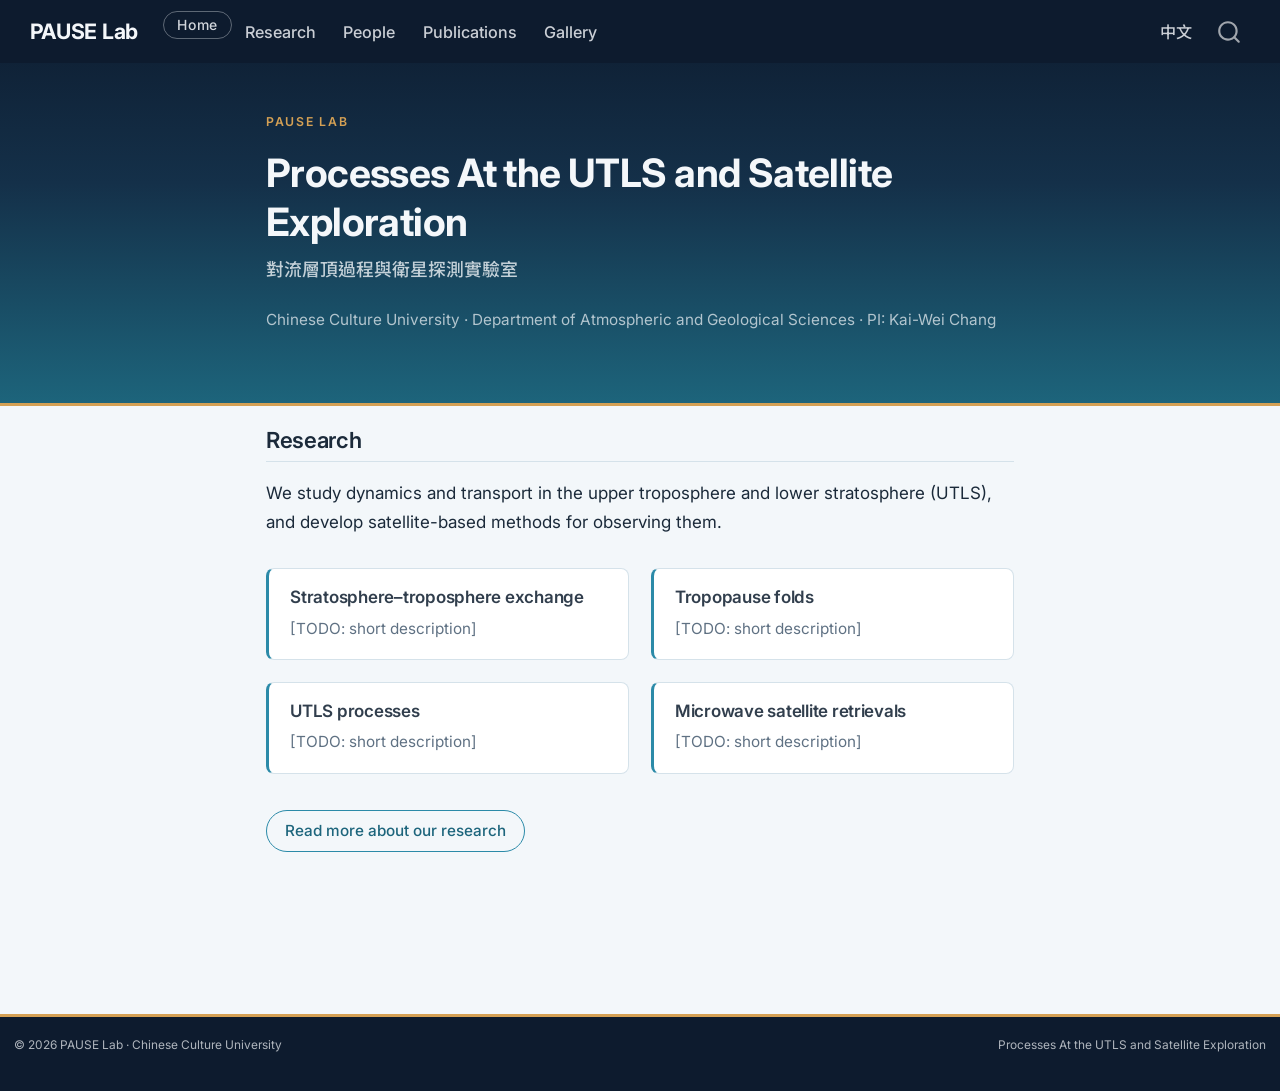
==== en/index.html @ a5820642 "Built site for gh-pages" ====
<!DOCTYPE html>
<html xmlns="http://www.w3.org/1999/xhtml" lang="en" xml:lang="en"><head>

<meta charset="utf-8">
<meta name="generator" content="quarto-1.10.18">

<meta name="viewport" content="width=device-width, initial-scale=1.0, user-scalable=yes">


<title>Processes At the UTLS and Satellite Exploration – PAUSE Lab</title>
<style>
/* Default styles provided by pandoc.
** See https://pandoc.org/MANUAL.html#variables-for-html for config info.
*/
span.smallcaps{font-variant: small-caps;}
div.columns{display: flex; gap: 1.5em;}
div.column{flex: auto;}
@media screen {
div.columns{gap: min(4vw, 1.5em);}
div.column{overflow-x: auto;}
}
div.hanging-indent{margin-left: 1.5em; text-indent: -1.5em;}
ul.task-list{list-style: none;}
ul.task-list li input[type="checkbox"] {
  width: 0.8em;
  margin: 0 0.8em 0.2em -1em; /* quarto-specific, see https://github.com/quarto-dev/quarto-cli/issues/4556 */ 
  vertical-align: middle;
}
</style>


<script src="site_libs/quarto-nav/quarto-nav.js"></script>
<script src="site_libs/quarto-nav/headroom.min.js"></script>
<script src="site_libs/clipboard/clipboard.min.js"></script>
<script src="site_libs/quarto-search/autocomplete.umd.js"></script>
<script src="site_libs/quarto-search/fuse.min.js"></script>
<script src="site_libs/quarto-search/quarto-search.js"></script>
<meta name="quarto:offset" content="./">
<script src="site_libs/quarto-html/quarto.js" type="module"></script>
<script src="site_libs/quarto-html/tabsets/tabsets.js" type="module"></script>
<script src="site_libs/quarto-html/popper.min.js"></script>
<script src="site_libs/quarto-html/tippy.umd.min.js"></script>
<script src="site_libs/quarto-html/anchor.min.js"></script>
<link href="site_libs/quarto-html/tippy.css" rel="stylesheet">
<link href="site_libs/quarto-html/quarto-syntax-highlighting-64a204ab8560d761af7679ceaba22944.css" rel="stylesheet" id="quarto-text-highlighting-styles">
<script src="site_libs/bootstrap/bootstrap.min.js"></script>
<link href="site_libs/bootstrap/bootstrap-icons.css" rel="stylesheet">
<link href="site_libs/bootstrap/bootstrap-407050223637912c319a5afe4151dd05.min.css" rel="stylesheet" append-hash="true" id="quarto-bootstrap" data-mode="light">
<script id="quarto-search-options" type="application/json">{
  "location": "navbar",
  "copy-button": false,
  "collapse-after": 3,
  "panel-placement": "end",
  "type": "overlay",
  "limit": 50,
  "keyboard-shortcut": [
    "f",
    "/",
    "s"
  ],
  "show-item-context": false,
  "language": {
    "search-no-results-text": "No results",
    "search-matching-documents-text": "matching documents",
    "search-copy-link-title": "Copy link to search",
    "search-hide-matches-text": "Hide additional matches",
    "search-more-match-text": "more match in this document",
    "search-more-matches-text": "more matches in this document",
    "search-clear-button-title": "Clear",
    "search-text-placeholder": "",
    "search-detached-cancel-button-title": "Cancel",
    "search-submit-button-title": "Submit",
    "search-label": "Search"
  }
}</script>


</head>

<body class="nav-fixed quarto-light">

<div id="quarto-search-results"></div>
  <header id="quarto-header" class="headroom fixed-top">
    <nav class="navbar navbar-expand-lg " data-bs-theme="dark">
      <div class="navbar-container container-fluid">
      <div class="navbar-brand-container mx-auto">
    <a class="navbar-brand" href="./index.html">
    <span class="navbar-title">PAUSE Lab</span>
    </a>
  </div>
            <div id="quarto-search" class="" title="Search"></div>
          <button class="navbar-toggler" type="button" data-bs-toggle="collapse" data-bs-target="#navbarCollapse" aria-controls="navbarCollapse" role="menu" aria-expanded="false" aria-label="Toggle navigation" onclick="if (window.quartoToggleHeadroom) { window.quartoToggleHeadroom(); }">
  <span class="navbar-toggler-icon"></span>
</button>
          <div class="collapse navbar-collapse" id="navbarCollapse">
            <ul class="navbar-nav navbar-nav-scroll me-auto">
  <li class="nav-item">
    <a class="nav-link active" href="./index.html" aria-current="page"> 
<span class="menu-text">Home</span></a>
  </li>  
  <li class="nav-item">
    <a class="nav-link" href="./research.html"> 
<span class="menu-text">Research</span></a>
  </li>  
  <li class="nav-item">
    <a class="nav-link" href="./people.html"> 
<span class="menu-text">People</span></a>
  </li>  
  <li class="nav-item">
    <a class="nav-link" href="./publications.html"> 
<span class="menu-text">Publications</span></a>
  </li>  
  <li class="nav-item">
    <a class="nav-link" href="./gallery.html"> 
<span class="menu-text">Gallery</span></a>
  </li>  
</ul>
            <ul class="navbar-nav navbar-nav-scroll ms-auto">
  <li class="nav-item">
    <a class="nav-link" href="./../"> 
<span class="menu-text">中文</span></a>
  </li>  
</ul>
          </div> <!-- /navcollapse -->
            <div class="quarto-navbar-tools">
</div>
      </div> <!-- /container-fluid -->
    </nav>
</header>
<!-- content -->
<div id="quarto-content" class="quarto-container page-columns page-rows-contents page-layout-full page-navbar">
<!-- sidebar -->
<!-- margin-sidebar -->
    
<!-- main -->
<main class="content column-page" id="quarto-document-content"><header id="title-block-header" class="quarto-title-block"></header>




<div class="hero">
<div class="hero-eyebrow">
<p>PAUSE Lab</p>
</div>
<section id="processes-at-the-utls-and-satellite-exploration" class="level1 hero-title">
<h1 class="hero-title">Processes At the UTLS and Satellite Exploration</h1>
<div class="hero-name-en">
<p>對流層頂過程與衛星探測實驗室</p>
</div>
<div class="hero-affil">
<p>Chinese Culture University · Department of Atmospheric and Geological Sciences · PI: Kai-Wei Chang</p>
</div>
</section>
</div>
<section id="research" class="level2">
<h2 class="anchored" data-anchor-id="research">Research</h2>
<p>We study dynamics and transport in the upper troposphere and lower stratosphere (UTLS), and develop satellite-based methods for observing them.</p>
<div class="card-grid">
<section id="stratospheretroposphere-exchange" class="level3 research-card">
<h3 class="anchored" data-anchor-id="stratospheretroposphere-exchange">Stratosphere–troposphere exchange</h3>
<p>[TODO: short description]</p>
</section>
<section id="tropopause-folds" class="level3 research-card">
<h3 class="anchored" data-anchor-id="tropopause-folds">Tropopause folds</h3>
<p>[TODO: short description]</p>
</section>
<section id="utls-processes" class="level3 research-card">
<h3 class="anchored" data-anchor-id="utls-processes">UTLS processes</h3>
<p>[TODO: short description]</p>
</section>
<section id="microwave-satellite-retrievals" class="level3 research-card">
<h3 class="anchored" data-anchor-id="microwave-satellite-retrievals">Microwave satellite retrievals</h3>
<p>[TODO: short description]</p>
</section>
</div>
<p><a href="./research.html" class="cta-link">Read more about our research</a></p>


</section>

</main> <!-- /main -->
<script id="quarto-html-after-body" type="application/javascript">
  window.document.addEventListener("DOMContentLoaded", function (event) {
    const icon = "";
    const anchorJS = new window.AnchorJS();
    anchorJS.options = {
      placement: 'right',
      icon: icon
    };
    anchorJS.add('.anchored');
    const isCodeAnnotation = (el) => {
      for (const clz of el.classList) {
        if (clz.startsWith('code-annotation-')) {                     
          return true;
        }
      }
      return false;
    }
    const onCopySuccess = function(e) {
      // button target
      const button = e.trigger;
      // don't keep focus
      button.blur();
      // flash "checked"
      button.classList.add('code-copy-button-checked');
      var currentTitle = button.getAttribute("title");
      button.setAttribute("title", "Copied!");
      let tooltip;
      if (window.bootstrap) {
        button.setAttribute("data-bs-toggle", "tooltip");
        button.setAttribute("data-bs-placement", "left");
        button.setAttribute("data-bs-title", "Copied!");
        tooltip = new bootstrap.Tooltip(button, 
          { trigger: "manual", 
            customClass: "code-copy-button-tooltip",
            offset: [0, -8]});
        tooltip.show();    
      }
      setTimeout(function() {
        if (tooltip) {
          tooltip.hide();
          button.removeAttribute("data-bs-title");
          button.removeAttribute("data-bs-toggle");
          button.removeAttribute("data-bs-placement");
        }
        button.setAttribute("title", currentTitle);
        button.classList.remove('code-copy-button-checked');
      }, 1000);
      // clear code selection
      e.clearSelection();
    }
    const getTextToCopy = function(trigger) {
      const outerScaffold = trigger.parentElement.cloneNode(true);
      const codeEl = outerScaffold.querySelector('code');
      for (const childEl of codeEl.children) {
        if (isCodeAnnotation(childEl)) {
          childEl.remove();
        }
      }
      return codeEl.innerText;
    }
    const clipboard = new window.ClipboardJS('.code-copy-button:not([data-in-quarto-modal])', {
      text: getTextToCopy
    });
    clipboard.on('success', onCopySuccess);
    if (window.document.getElementById('quarto-embedded-source-code-modal')) {
      const clipboardModal = new window.ClipboardJS('.code-copy-button[data-in-quarto-modal]', {
        text: getTextToCopy,
        container: window.document.getElementById('quarto-embedded-source-code-modal')
      });
      clipboardModal.on('success', onCopySuccess);
    }
      var localhostRegex = new RegExp(/^(?:http|https):\/\/localhost\:?[0-9]*\//);
      var mailtoRegex = new RegExp(/^mailto:/);
        var filterRegex = new RegExp("https:\/\/pauselab\.github\.io\/en");
      var isInternal = (href) => {
          return filterRegex.test(href) || localhostRegex.test(href) || mailtoRegex.test(href);
      }
      // Inspect non-navigation links and adorn them if external
     var links = window.document.querySelectorAll('a[href]:not(.nav-link):not(.navbar-brand):not(.toc-action):not(.sidebar-link):not(.sidebar-item-toggle):not(.pagination-link):not(.no-external):not([aria-hidden]):not(.dropdown-item):not(.quarto-navigation-tool):not(.about-link)');
      for (var i=0; i<links.length; i++) {
        const link = links[i];
        if (!isInternal(link.href)) {
          // undo the damage that might have been done by quarto-nav.js in the case of
          // links that we want to consider external
          if (link.dataset.originalHref !== undefined) {
            link.href = link.dataset.originalHref;
          }
        }
      }
    function tippyHover(el, contentFn, onTriggerFn, onUntriggerFn) {
      const config = {
        allowHTML: true,
        maxWidth: 500,
        delay: 100,
        arrow: false,
        appendTo: function(el) {
            return el.parentElement;
        },
        interactive: true,
        interactiveBorder: 10,
        theme: 'quarto',
        placement: 'bottom-start',
      };
      if (contentFn) {
        config.content = contentFn;
      }
      if (onTriggerFn) {
        config.onTrigger = onTriggerFn;
      }
      if (onUntriggerFn) {
        config.onUntrigger = onUntriggerFn;
      }
      window.tippy(el, config); 
    }
    const noterefs = window.document.querySelectorAll('a[role="doc-noteref"]');
    for (var i=0; i<noterefs.length; i++) {
      const ref = noterefs[i];
      tippyHover(ref, function() {
        // use id or data attribute instead here
        let href = ref.getAttribute('data-footnote-href') || ref.getAttribute('href');
        try { href = new URL(href).hash; } catch {}
        const id = href.replace(/^#\/?/, "");
        const note = window.document.getElementById(id);
        if (note) {
          return note.innerHTML;
        } else {
          return "";
        }
      });
    }
    const xrefs = window.document.querySelectorAll('a.quarto-xref');
    const processXRef = (id, note) => {
      // Strip column container classes
      const stripColumnClz = (el) => {
        el.classList.remove("page-full", "page-columns");
        if (el.children) {
          for (const child of el.children) {
            stripColumnClz(child);
          }
        }
      }
      stripColumnClz(note)
      if (id === null || id.startsWith('sec-')) {
        // Special case sections, only their first couple elements
        const container = document.createElement("div");
        if (note.children && note.children.length > 2) {
          container.appendChild(note.children[0].cloneNode(true));
          for (let i = 1; i < note.children.length; i++) {
            const child = note.children[i];
            if (child.tagName === "P" && child.innerText === "") {
              continue;
            } else {
              container.appendChild(child.cloneNode(true));
              break;
            }
          }
          if (window.Quarto?.typesetMath) {
            window.Quarto.typesetMath(container);
          }
          return container.innerHTML
        } else {
          if (window.Quarto?.typesetMath) {
            window.Quarto.typesetMath(note);
          }
          return note.innerHTML;
        }
      } else {
        // Remove any anchor links if they are present
        const anchorLink = note.querySelector('a.anchorjs-link');
        if (anchorLink) {
          anchorLink.remove();
        }
        if (window.Quarto?.typesetMath) {
          window.Quarto.typesetMath(note);
        }
        if (note.classList.contains("callout")) {
          return note.outerHTML;
        } else {
          return note.innerHTML;
        }
      }
    }
    for (var i=0; i<xrefs.length; i++) {
      const xref = xrefs[i];
      tippyHover(xref, undefined, function(instance) {
        instance.disable();
        let url = xref.getAttribute('href');
        let hash = undefined; 
        if (url.startsWith('#')) {
          hash = url;
        } else {
          try { hash = new URL(url).hash; } catch {}
        }
        if (hash) {
          const id = hash.replace(/^#\/?/, "");
          const note = window.document.getElementById(id);
          if (note !== null) {
            try {
              const html = processXRef(id, note.cloneNode(true));
              instance.setContent(html);
            } finally {
              instance.enable();
              instance.show();
            }
          } else {
            // See if we can fetch this
            fetch(url.split('#')[0])
            .then(res => res.text())
            .then(html => {
              const parser = new DOMParser();
              const htmlDoc = parser.parseFromString(html, "text/html");
              const note = htmlDoc.getElementById(id);
              if (note !== null) {
                const html = processXRef(id, note);
                instance.setContent(html);
              } 
            }).finally(() => {
              instance.enable();
              instance.show();
            });
          }
        } else {
          // See if we can fetch a full url (with no hash to target)
          // This is a special case and we should probably do some content thinning / targeting
          fetch(url)
          .then(res => res.text())
          .then(html => {
            const parser = new DOMParser();
            const htmlDoc = parser.parseFromString(html, "text/html");
            const note = htmlDoc.querySelector('main.content');
            if (note !== null) {
              // This should only happen for chapter cross references
              // (since there is no id in the URL)
              // remove the first header
              if (note.children.length > 0 && note.children[0].tagName === "HEADER") {
                note.children[0].remove();
              }
              const html = processXRef(null, note);
              instance.setContent(html);
            } 
          }).finally(() => {
            instance.enable();
            instance.show();
          });
        }
      }, function(instance) {
      });
    }
        let selectedAnnoteEl;
        const selectorForAnnotation = ( cell, annotation) => {
          let cellAttr = 'data-code-cell="' + cell + '"';
          let lineAttr = 'data-code-annotation="' +  annotation + '"';
          const selector = 'span[' + cellAttr + '][' + lineAttr + ']';
          return selector;
        }
        const selectCodeLines = (annoteEl) => {
          const doc = window.document;
          const targetCell = annoteEl.getAttribute("data-target-cell");
          const targetAnnotation = annoteEl.getAttribute("data-target-annotation");
          const annoteSpan = window.document.querySelector(selectorForAnnotation(targetCell, targetAnnotation));
          const lines = annoteSpan.getAttribute("data-code-lines").split(",");
          const lineIds = lines.map((line) => {
            return targetCell + "-" + line;
          })
          let top = null;
          let height = null;
          let parent = null;
          if (lineIds.length > 0) {
              //compute the position of the single el (top and bottom and make a div)
              const el = window.document.getElementById(lineIds[0]);
              top = el.offsetTop;
              height = el.offsetHeight;
              parent = el.parentElement.parentElement;
            if (lineIds.length > 1) {
              const lastEl = window.document.getElementById(lineIds[lineIds.length - 1]);
              const bottom = lastEl.offsetTop + lastEl.offsetHeight;
              height = bottom - top;
            }
            if (top !== null && height !== null && parent !== null) {
              // cook up a div (if necessary) and position it 
              let div = window.document.getElementById("code-annotation-line-highlight");
              if (div === null) {
                div = window.document.createElement("div");
                div.setAttribute("id", "code-annotation-line-highlight");
                div.style.position = 'absolute';
                parent.appendChild(div);
              }
              div.style.top = top - 2 + "px";
              div.style.height = height + 4 + "px";
              div.style.left = 0;
              let gutterDiv = window.document.getElementById("code-annotation-line-highlight-gutter");
              if (gutterDiv === null) {
                gutterDiv = window.document.createElement("div");
                gutterDiv.setAttribute("id", "code-annotation-line-highlight-gutter");
                gutterDiv.style.position = 'absolute';
                const codeCell = window.document.getElementById(targetCell);
                const gutter = codeCell.querySelector('.code-annotation-gutter');
                gutter.appendChild(gutterDiv);
              }
              gutterDiv.style.top = top - 2 + "px";
              gutterDiv.style.height = height + 4 + "px";
            }
            selectedAnnoteEl = annoteEl;
          }
        };
        const unselectCodeLines = () => {
          const elementsIds = ["code-annotation-line-highlight", "code-annotation-line-highlight-gutter"];
          elementsIds.forEach((elId) => {
            const div = window.document.getElementById(elId);
            if (div) {
              div.remove();
            }
          });
          selectedAnnoteEl = undefined;
        };
          // Handle positioning of the toggle
      window.addEventListener(
        "resize",
        throttle(() => {
          elRect = undefined;
          if (selectedAnnoteEl) {
            selectCodeLines(selectedAnnoteEl);
          }
        }, 10)
      );
      function throttle(fn, ms) {
      let throttle = false;
      let timer;
        return (...args) => {
          if(!throttle) { // first call gets through
              fn.apply(this, args);
              throttle = true;
          } else { // all the others get throttled
              if(timer) clearTimeout(timer); // cancel #2
              timer = setTimeout(() => {
                fn.apply(this, args);
                timer = throttle = false;
              }, ms);
          }
        };
      }
        // Attach click handler to the DT
        const annoteDls = window.document.querySelectorAll('dt[data-target-cell]');
        for (const annoteDlNode of annoteDls) {
          annoteDlNode.addEventListener('click', (event) => {
            const clickedEl = event.target;
            if (clickedEl !== selectedAnnoteEl) {
              unselectCodeLines();
              const activeEl = window.document.querySelector('dt[data-target-cell].code-annotation-active');
              if (activeEl) {
                activeEl.classList.remove('code-annotation-active');
              }
              selectCodeLines(clickedEl);
              clickedEl.classList.add('code-annotation-active');
            } else {
              // Unselect the line
              unselectCodeLines();
              clickedEl.classList.remove('code-annotation-active');
            }
          });
        }
    const findCites = (el) => {
      const parentEl = el.parentElement;
      if (parentEl) {
        const cites = parentEl.dataset.cites;
        if (cites) {
          return {
            el,
            cites: cites.split(' ')
          };
        } else {
          return findCites(el.parentElement)
        }
      } else {
        return undefined;
      }
    };
    var bibliorefs = window.document.querySelectorAll('a[role="doc-biblioref"]');
    for (var i=0; i<bibliorefs.length; i++) {
      const ref = bibliorefs[i];
      const citeInfo = findCites(ref);
      if (citeInfo) {
        tippyHover(citeInfo.el, function() {
          var popup = window.document.createElement('div');
          citeInfo.cites.forEach(function(cite) {
            var citeDiv = window.document.createElement('div');
            citeDiv.classList.add('hanging-indent');
            citeDiv.classList.add('csl-entry');
            var biblioDiv = window.document.getElementById('ref-' + cite);
            if (biblioDiv) {
              citeDiv.innerHTML = biblioDiv.innerHTML;
            }
            popup.appendChild(citeDiv);
          });
          return popup.innerHTML;
        });
      }
    }
  });
  </script>
</div> <!-- /content -->
<footer class="footer">
  <div class="nav-footer">
    <div class="nav-footer-left">
<p>© 2026 PAUSE Lab · Chinese Culture University</p>
</div>   
    <div class="nav-footer-center">
      &nbsp;
    </div>
    <div class="nav-footer-right">
<p>Processes At the UTLS and Satellite Exploration</p>
</div>
  </div>
</footer>




</body></html>
---- en/site_libs/quarto-html/tippy.css ----
.tippy-box[data-animation=fade][data-state=hidden]{opacity:0}[data-tippy-root]{max-width:calc(100vw - 10px)}.tippy-box{position:relative;background-color:#333;color:#fff;border-radius:4px;font-size:14px;line-height:1.4;white-space:normal;outline:0;transition-property:transform,visibility,opacity}.tippy-box[data-placement^=top]>.tippy-arrow{bottom:0}.tippy-box[data-placement^=top]>.tippy-arrow:before{bottom:-7px;left:0;border-width:8px 8px 0;border-top-color:initial;transform-origin:center top}.tippy-box[data-placement^=bottom]>.tippy-arrow{top:0}.tippy-box[data-placement^=bottom]>.tippy-arrow:before{top:-7px;left:0;border-width:0 8px 8px;border-bottom-color:initial;transform-origin:center bottom}.tippy-box[data-placement^=left]>.tippy-arrow{right:0}.tippy-box[data-placement^=left]>.tippy-arrow:before{border-width:8px 0 8px 8px;border-left-color:initial;right:-7px;transform-origin:center left}.tippy-box[data-placement^=right]>.tippy-arrow{left:0}.tippy-box[data-placement^=right]>.tippy-arrow:before{left:-7px;border-width:8px 8px 8px 0;border-right-color:initial;transform-origin:center right}.tippy-box[data-inertia][data-state=visible]{transition-timing-function:cubic-bezier(.54,1.5,.38,1.11)}.tippy-arrow{width:16px;height:16px;color:#333}.tippy-arrow:before{content:"";position:absolute;border-color:transparent;border-style:solid}.tippy-content{position:relative;padding:5px 9px;z-index:1}
---- en/site_libs/quarto-html/quarto-syntax-highlighting-64a204ab8560d761af7679ceaba22944.css ----
/* quarto syntax highlight colors */
:root {
  --quarto-hl-ot-color: #003B4F;
  --quarto-hl-at-color: #657422;
  --quarto-hl-ss-color: #20794D;
  --quarto-hl-an-color: #5E5E5E;
  --quarto-hl-fu-color: #4758AB;
  --quarto-hl-st-color: #20794D;
  --quarto-hl-cf-color: #003B4F;
  --quarto-hl-op-color: #5E5E5E;
  --quarto-hl-er-color: #AD0000;
  --quarto-hl-bn-color: #AD0000;
  --quarto-hl-al-color: #AD0000;
  --quarto-hl-va-color: #111111;
  --quarto-hl-bu-color: inherit;
  --quarto-hl-ex-color: inherit;
  --quarto-hl-pp-color: #AD0000;
  --quarto-hl-in-color: #5E5E5E;
  --quarto-hl-vs-color: #20794D;
  --quarto-hl-wa-color: #5E5E5E;
  --quarto-hl-do-color: #5E5E5E;
  --quarto-hl-im-color: #00769E;
  --quarto-hl-ch-color: #20794D;
  --quarto-hl-dt-color: #AD0000;
  --quarto-hl-fl-color: #AD0000;
  --quarto-hl-co-color: #5E5E5E;
  --quarto-hl-cv-color: #5E5E5E;
  --quarto-hl-cn-color: #8f5902;
  --quarto-hl-sc-color: #5E5E5E;
  --quarto-hl-dv-color: #AD0000;
  --quarto-hl-kw-color: #003B4F;
}

/* other quarto variables */
:root {
  --quarto-font-monospace: SFMono-Regular, Menlo, Monaco, Consolas, "Liberation Mono", "Courier New", monospace;
}

/* syntax highlight based on Pandoc's rules */
pre > code.sourceCode > span {
  color: #003B4F;
}

code.sourceCode > span {
  color: #003B4F;
}

div.sourceCode,
div.sourceCode pre.sourceCode {
  color: #003B4F;
}

/* Normal */
code span {
  color: #003B4F;
}

/* Alert */
code span.al {
  color: #AD0000;
  font-style: inherit;
}

/* Annotation */
code span.an {
  color: #5E5E5E;
  font-style: inherit;
}

/* Attribute */
code span.at {
  color: #657422;
  font-style: inherit;
}

/* BaseN */
code span.bn {
  color: #AD0000;
  font-style: inherit;
}

/* BuiltIn */
code span.bu {
  font-style: inherit;
}

/* ControlFlow */
code span.cf {
  color: #003B4F;
  font-weight: bold;
  font-style: inherit;
}

/* Char */
code span.ch {
  color: #20794D;
  font-style: inherit;
}

/* Constant */
code span.cn {
  color: #8f5902;
  font-style: inherit;
}

/* Comment */
code span.co {
  color: #5E5E5E;
  font-style: inherit;
}

/* CommentVar */
code span.cv {
  color: #5E5E5E;
  font-style: italic;
}

/* Documentation */
code span.do {
  color: #5E5E5E;
  font-style: italic;
}

/* DataType */
code span.dt {
  color: #AD0000;
  font-style: inherit;
}

/* DecVal */
code span.dv {
  color: #AD0000;
  font-style: inherit;
}

/* Error */
code span.er {
  color: #AD0000;
  font-style: inherit;
}

/* Extension */
code span.ex {
  font-style: inherit;
}

/* Float */
code span.fl {
  color: #AD0000;
  font-style: inherit;
}

/* Function */
code span.fu {
  color: #4758AB;
  font-style: inherit;
}

/* Import */
code span.im {
  color: #00769E;
  font-style: inherit;
}

/* Information */
code span.in {
  color: #5E5E5E;
  font-style: inherit;
}

/* Keyword */
code span.kw {
  color: #003B4F;
  font-weight: bold;
  font-style: inherit;
}

/* Operator */
code span.op {
  color: #5E5E5E;
  font-style: inherit;
}

/* Other */
code span.ot {
  color: #003B4F;
  font-style: inherit;
}

/* Preprocessor */
code span.pp {
  color: #AD0000;
  font-style: inherit;
}

/* SpecialChar */
code span.sc {
  color: #5E5E5E;
  font-style: inherit;
}

/* SpecialString */
code span.ss {
  color: #20794D;
  font-style: inherit;
}

/* String */
code span.st {
  color: #20794D;
  font-style: inherit;
}

/* Variable */
code span.va {
  color: #111111;
  font-style: inherit;
}

/* VerbatimString */
code span.vs {
  color: #20794D;
  font-style: inherit;
}

/* Warning */
code span.wa {
  color: #5E5E5E;
  font-style: italic;
}

.prevent-inlining {
  content: "</";
}

/*# sourceMappingURL=9d8d5bb603a83b8298b89080a598c93b.css.map */
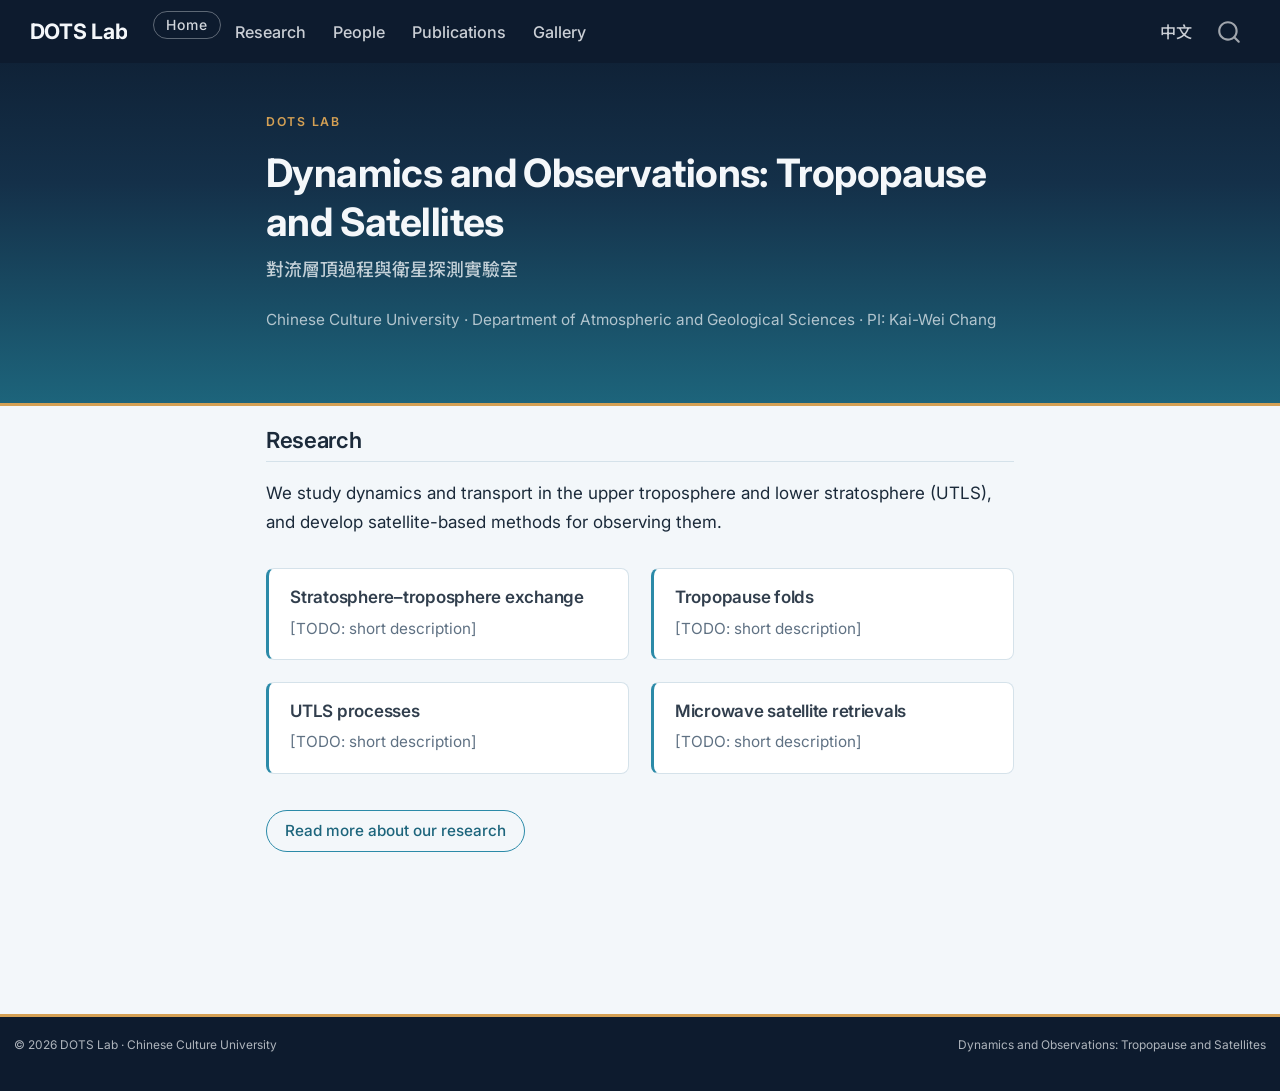
==== commit fe89afea: "Built site for gh-pages" ====
--- a/en/index.html
+++ b/en/index.html
@@ -7,7 +7,7 @@
 <meta name="viewport" content="width=device-width, initial-scale=1.0, user-scalable=yes">
 
 
-<title>Processes At the UTLS and Satellite Exploration – PAUSE Lab</title>
+<title>Dynamics and Observations: Tropopause and Satellites – DOTS Lab</title>
 <style>
 /* Default styles provided by pandoc.
 ** See https://pandoc.org/MANUAL.html#variables-for-html for config info.
@@ -45,7 +45,7 @@
 <link href="site_libs/quarto-html/quarto-syntax-highlighting-64a204ab8560d761af7679ceaba22944.css" rel="stylesheet" id="quarto-text-highlighting-styles">
 <script src="site_libs/bootstrap/bootstrap.min.js"></script>
 <link href="site_libs/bootstrap/bootstrap-icons.css" rel="stylesheet">
-<link href="site_libs/bootstrap/bootstrap-407050223637912c319a5afe4151dd05.min.css" rel="stylesheet" append-hash="true" id="quarto-bootstrap" data-mode="light">
+<link href="site_libs/bootstrap/bootstrap-23794231fd7ba15ff1940cf9f13da3d0.min.css" rel="stylesheet" append-hash="true" id="quarto-bootstrap" data-mode="light">
 <script id="quarto-search-options" type="application/json">{
   "location": "navbar",
   "copy-button": false,
@@ -85,7 +85,7 @@
       <div class="navbar-container container-fluid">
       <div class="navbar-brand-container mx-auto">
     <a class="navbar-brand" href="./index.html">
-    <span class="navbar-title">PAUSE Lab</span>
+    <span class="navbar-title">DOTS Lab</span>
     </a>
   </div>
             <div id="quarto-search" class="" title="Search"></div>
@@ -140,10 +140,10 @@
 
 <div class="hero">
 <div class="hero-eyebrow">
-<p>PAUSE Lab</p>
+<p>DOTS Lab</p>
 </div>
-<section id="processes-at-the-utls-and-satellite-exploration" class="level1 hero-title">
-<h1 class="hero-title">Processes At the UTLS and Satellite Exploration</h1>
+<section id="dynamics-and-observations-tropopause-and-satellites" class="level1 hero-title">
+<h1 class="hero-title">Dynamics and Observations: Tropopause and Satellites</h1>
 <div class="hero-name-en">
 <p>對流層頂過程與衛星探測實驗室</p>
 </div>
@@ -252,7 +252,7 @@
     }
       var localhostRegex = new RegExp(/^(?:http|https):\/\/localhost\:?[0-9]*\//);
       var mailtoRegex = new RegExp(/^mailto:/);
-        var filterRegex = new RegExp("https:\/\/pauselab\.github\.io\/en");
+        var filterRegex = new RegExp("https:\/\/dotsresearch\.github\.io\/en");
       var isInternal = (href) => {
           return filterRegex.test(href) || localhostRegex.test(href) || mailtoRegex.test(href);
       }
@@ -583,13 +583,13 @@
 <footer class="footer">
   <div class="nav-footer">
     <div class="nav-footer-left">
-<p>© 2026 PAUSE Lab · Chinese Culture University</p>
+<p>© 2026 DOTS Lab · Chinese Culture University</p>
 </div>   
     <div class="nav-footer-center">
       &nbsp;
     </div>
     <div class="nav-footer-right">
-<p>Processes At the UTLS and Satellite Exploration</p>
+<p>Dynamics and Observations: Tropopause and Satellites</p>
 </div>
   </div>
 </footer>
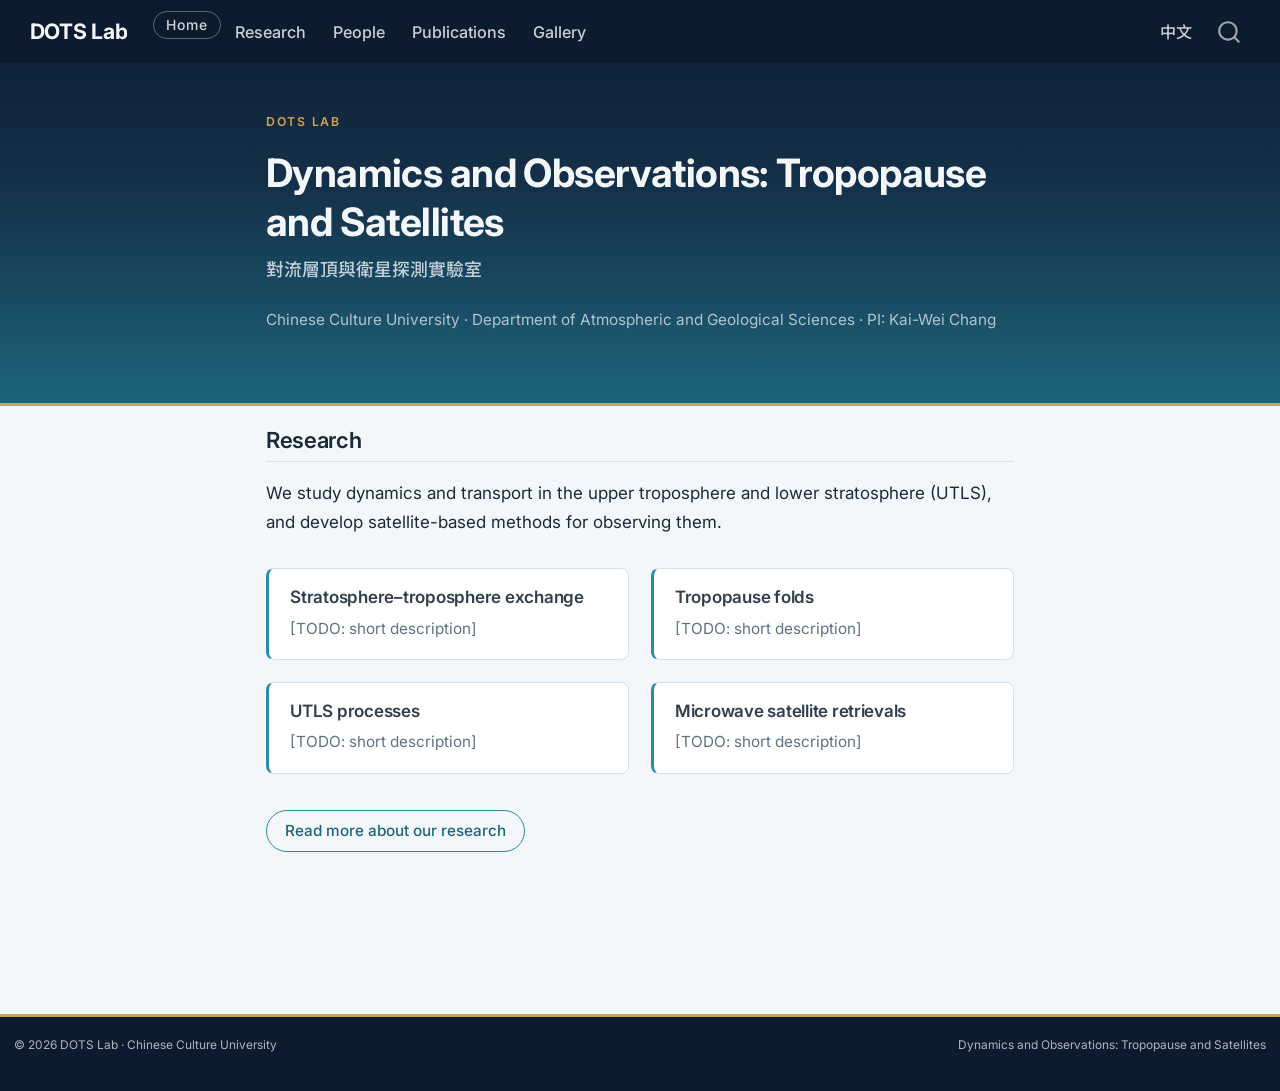
==== commit 07362a11: "Built site for gh-pages" ====
--- a/en/index.html
+++ b/en/index.html
@@ -145,7 +145,7 @@
 <section id="dynamics-and-observations-tropopause-and-satellites" class="level1 hero-title">
 <h1 class="hero-title">Dynamics and Observations: Tropopause and Satellites</h1>
 <div class="hero-name-en">
-<p>對流層頂過程與衛星探測實驗室</p>
+<p>對流層頂與衛星探測實驗室</p>
 </div>
 <div class="hero-affil">
 <p>Chinese Culture University · Department of Atmospheric and Geological Sciences · PI: Kai-Wei Chang</p>
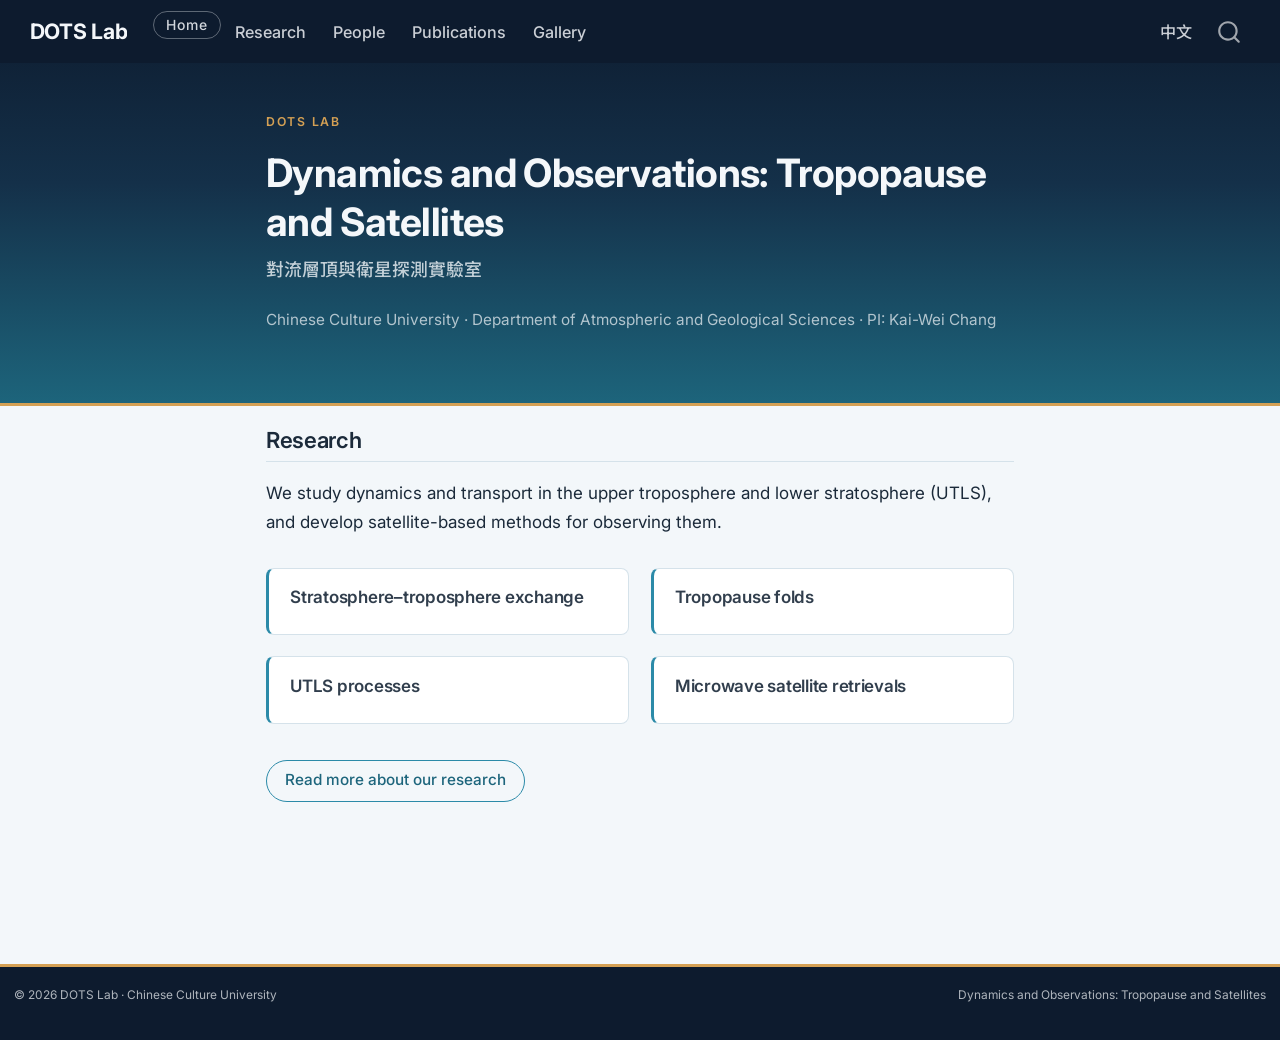
==== commit f8197190: "Built site for gh-pages" ====
--- a/en/index.html
+++ b/en/index.html
@@ -158,19 +158,15 @@
 <div class="card-grid">
 <section id="stratospheretroposphere-exchange" class="level3 research-card">
 <h3 class="anchored" data-anchor-id="stratospheretroposphere-exchange">Stratosphere–troposphere exchange</h3>
-<p>[TODO: short description]</p>
 </section>
 <section id="tropopause-folds" class="level3 research-card">
 <h3 class="anchored" data-anchor-id="tropopause-folds">Tropopause folds</h3>
-<p>[TODO: short description]</p>
 </section>
 <section id="utls-processes" class="level3 research-card">
 <h3 class="anchored" data-anchor-id="utls-processes">UTLS processes</h3>
-<p>[TODO: short description]</p>
 </section>
 <section id="microwave-satellite-retrievals" class="level3 research-card">
 <h3 class="anchored" data-anchor-id="microwave-satellite-retrievals">Microwave satellite retrievals</h3>
-<p>[TODO: short description]</p>
 </section>
 </div>
 <p><a href="./research.html" class="cta-link">Read more about our research</a></p>
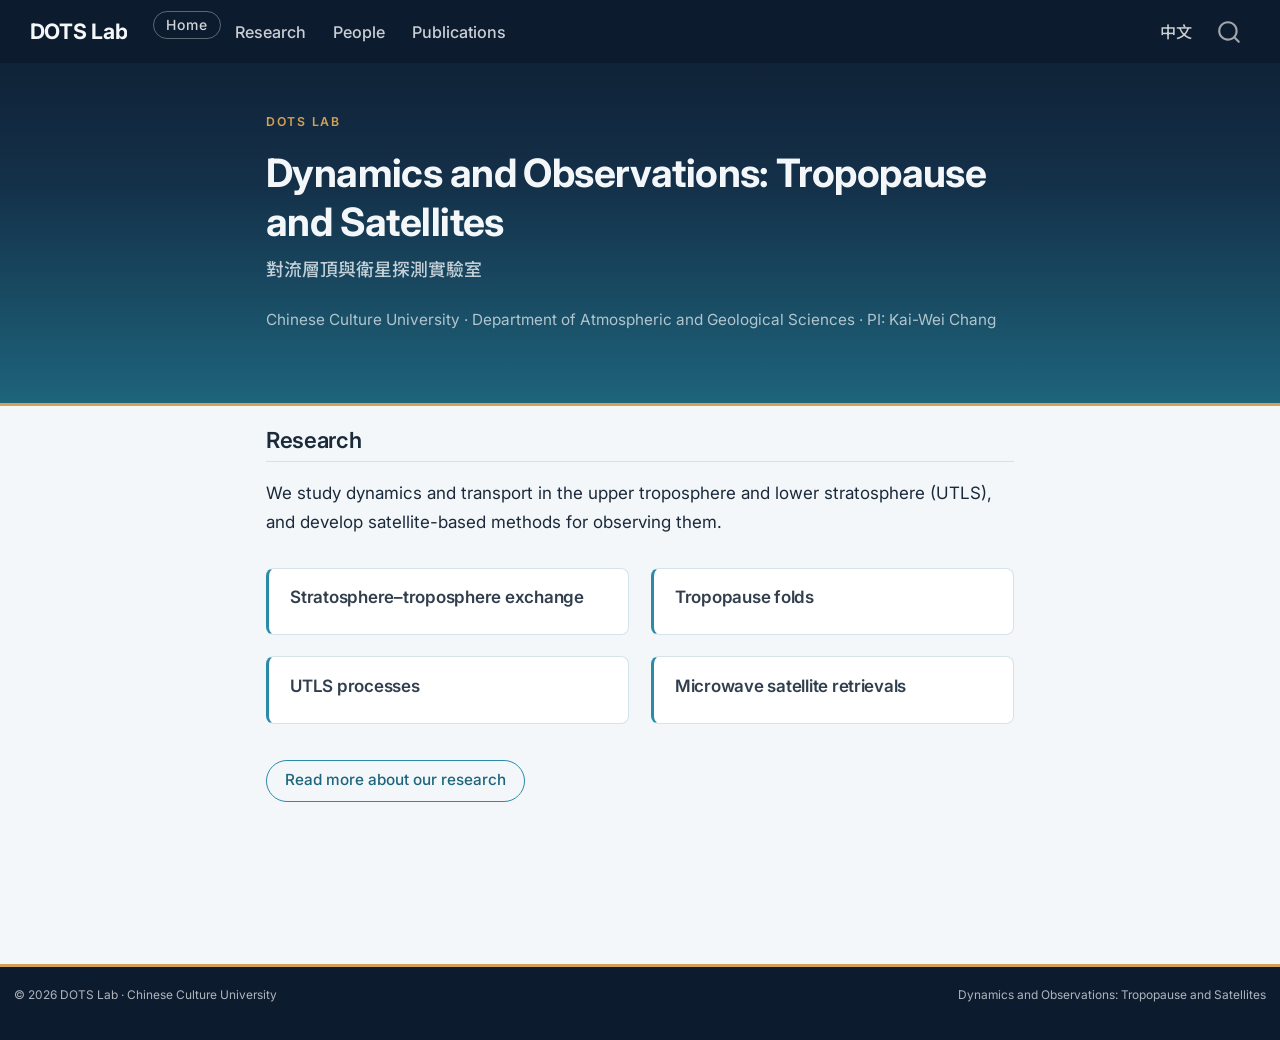
==== commit 990ce18b: "Built site for gh-pages" ====
--- a/en/index.html
+++ b/en/index.html
@@ -45,7 +45,7 @@
 <link href="site_libs/quarto-html/quarto-syntax-highlighting-64a204ab8560d761af7679ceaba22944.css" rel="stylesheet" id="quarto-text-highlighting-styles">
 <script src="site_libs/bootstrap/bootstrap.min.js"></script>
 <link href="site_libs/bootstrap/bootstrap-icons.css" rel="stylesheet">
-<link href="site_libs/bootstrap/bootstrap-23794231fd7ba15ff1940cf9f13da3d0.min.css" rel="stylesheet" append-hash="true" id="quarto-bootstrap" data-mode="light">
+<link href="site_libs/bootstrap/bootstrap-15eb07f8da9ddb02a216848c46b86a32.min.css" rel="stylesheet" append-hash="true" id="quarto-bootstrap" data-mode="light">
 <script id="quarto-search-options" type="application/json">{
   "location": "navbar",
   "copy-button": false,
@@ -110,10 +110,6 @@
     <a class="nav-link" href="./publications.html"> 
 <span class="menu-text">Publications</span></a>
   </li>  
-  <li class="nav-item">
-    <a class="nav-link" href="./gallery.html"> 
-<span class="menu-text">Gallery</span></a>
-  </li>  
 </ul>
             <ul class="navbar-nav navbar-nav-scroll ms-auto">
   <li class="nav-item">
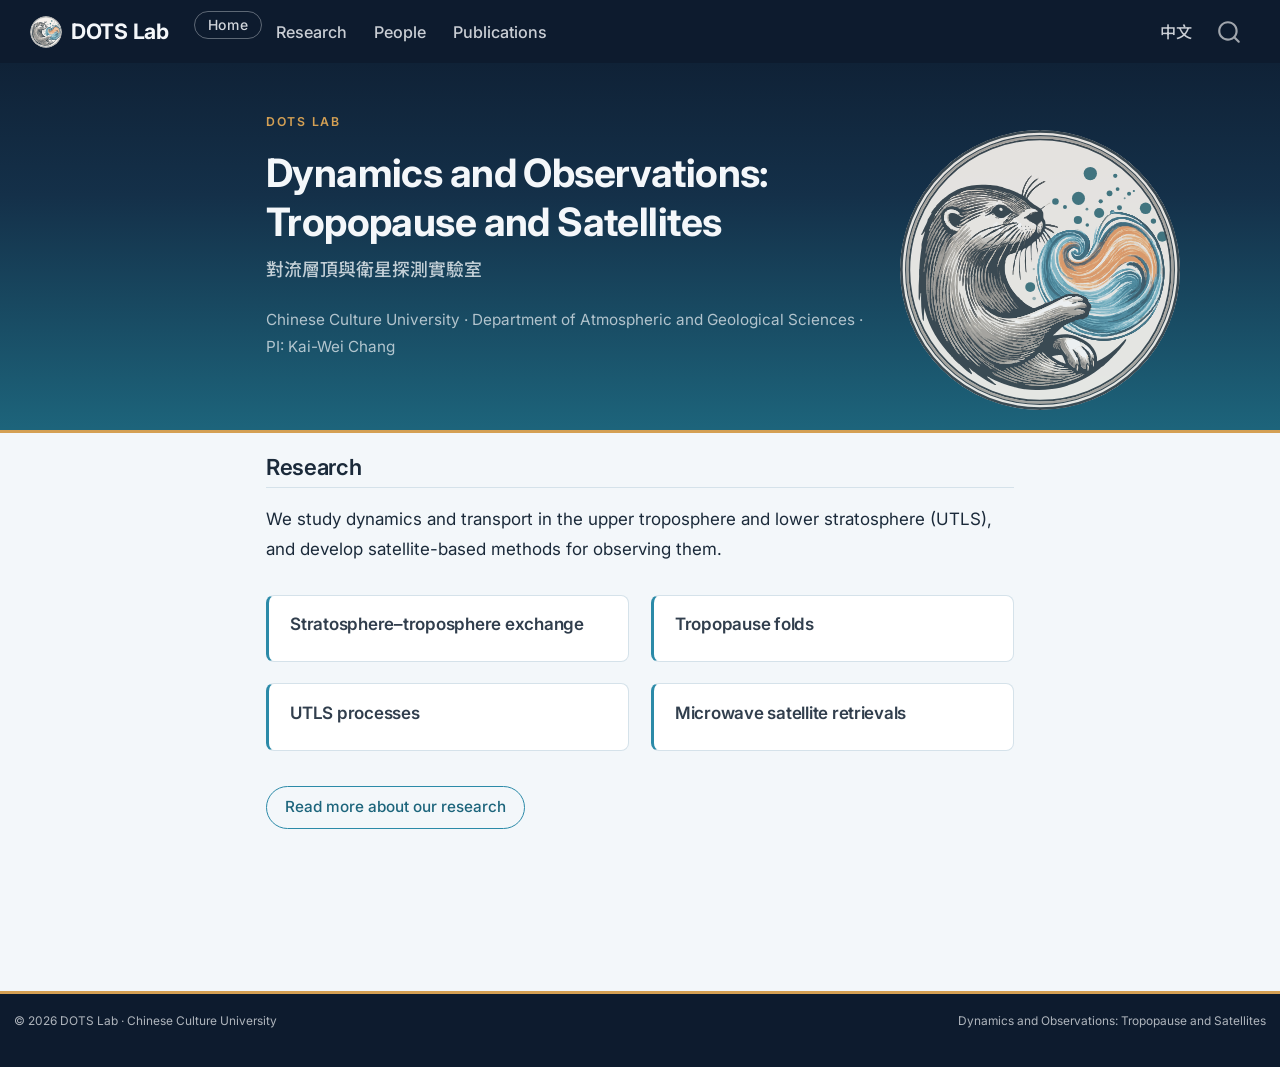
==== commit 66604c12: "Built site for gh-pages" ====
--- a/en/index.html
+++ b/en/index.html
@@ -45,7 +45,7 @@
 <link href="site_libs/quarto-html/quarto-syntax-highlighting-64a204ab8560d761af7679ceaba22944.css" rel="stylesheet" id="quarto-text-highlighting-styles">
 <script src="site_libs/bootstrap/bootstrap.min.js"></script>
 <link href="site_libs/bootstrap/bootstrap-icons.css" rel="stylesheet">
-<link href="site_libs/bootstrap/bootstrap-15eb07f8da9ddb02a216848c46b86a32.min.css" rel="stylesheet" append-hash="true" id="quarto-bootstrap" data-mode="light">
+<link href="site_libs/bootstrap/bootstrap-20b439b49f296047c4314450d68eb808.min.css" rel="stylesheet" append-hash="true" id="quarto-bootstrap" data-mode="light">
 <script id="quarto-search-options" type="application/json">{
   "location": "navbar",
   "copy-button": false,
@@ -73,6 +73,13 @@
     "search-label": "Search"
   }
 }</script>
+<style>
+  body::before,
+  .hero::before,
+  .navbar .navbar-brand::before {
+    background-image: url("../images/logo.svg");
+  }
+</style>
 
 
 </head>
